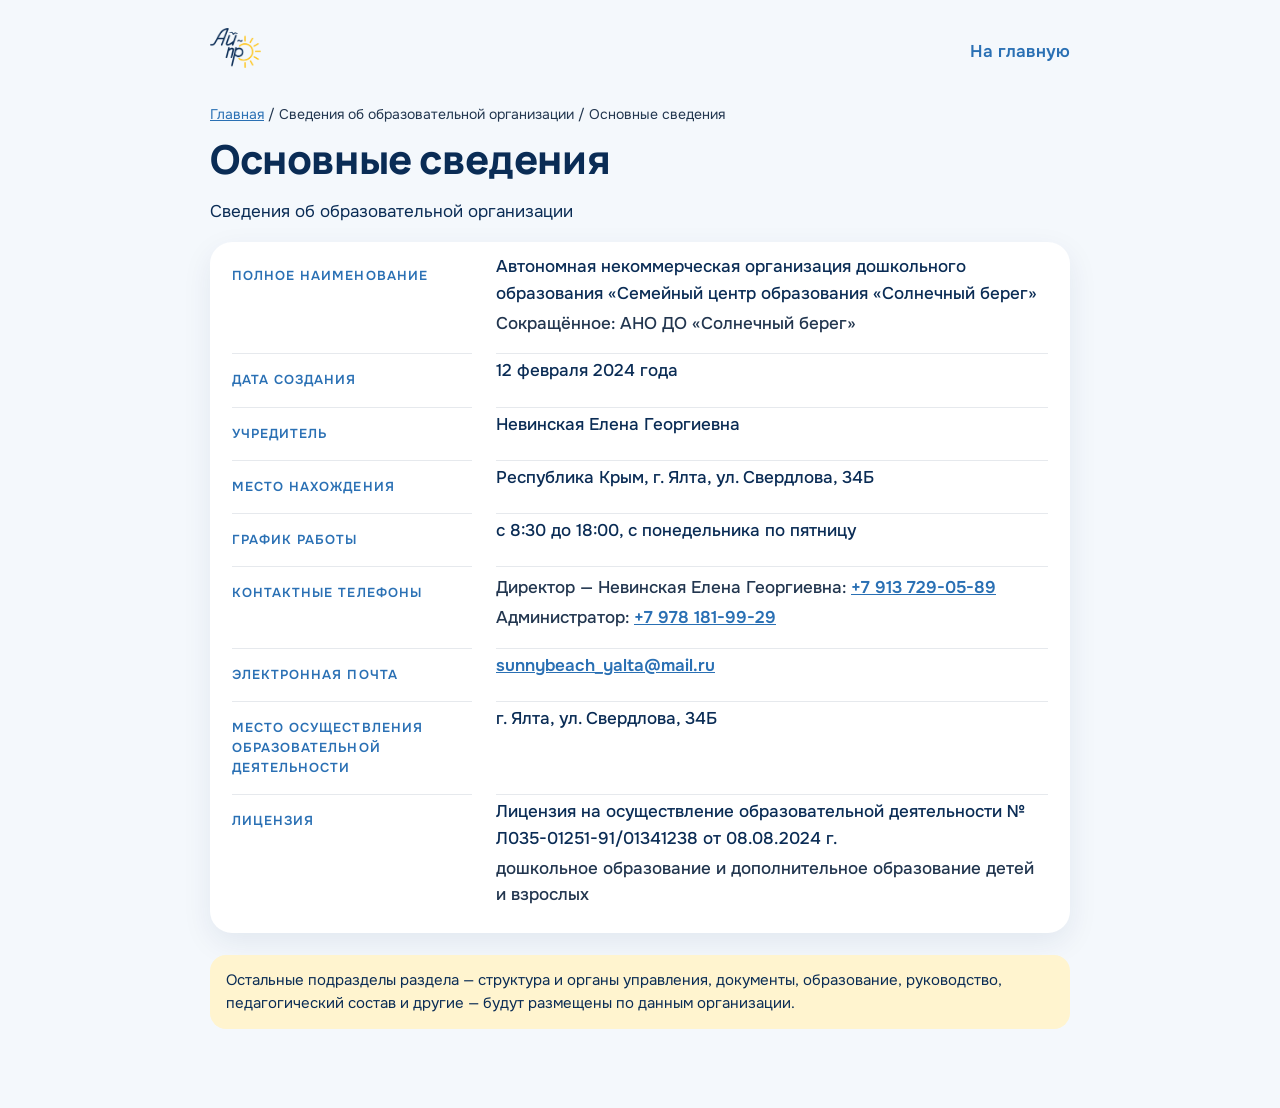
==== sveden/common/index.html @ 796587e6 "Версия A: «Основные сведения» об образовательной организации Пункты а)–з) по требованиям приказа Рос" ====
<!doctype html>
<html lang="ru">
<head>
<meta charset="utf-8">
<meta name="viewport" content="width=device-width, initial-scale=1">
<title>Основные сведения · АНО ДО «Солнечный берег»</title>
<link rel="icon" type="image/svg+xml" href="../../assets/favicon.svg">
<link rel="preconnect" href="https://fonts.googleapis.com"><link rel="preconnect" href="https://fonts.gstatic.com" crossorigin>
<link rel="stylesheet" href="https://fonts.googleapis.com/css2?family=Manrope:wght@700;800&family=Onest:wght@400;500;600&display=swap">
<style>
:root{--navy:#0A2C55;--blue:#2A70B4;--ink:#22364F}
*{box-sizing:border-box}
body{margin:0;background:#F4F8FC;color:var(--navy);font:400 17px/1.55 "Onest",system-ui,-apple-system,"Segoe UI",Arial,sans-serif;-webkit-text-size-adjust:100%}
.w{max-width:900px;margin:0 auto;padding:28px max(20px,env(safe-area-inset-left)) 64px}
.top{display:flex;align-items:center;justify-content:space-between;gap:16px;margin-bottom:28px}
.top img{height:40px;width:auto}
.top a{color:var(--blue);font-weight:600;text-decoration:none}
nav.crumbs{font-size:14px;color:var(--ink);margin-bottom:10px}
nav.crumbs a{color:var(--blue)}
h1{margin:0 0 6px;font:800 clamp(26px,5vw,40px)/1.15 "Manrope",system-ui,sans-serif;letter-spacing:-.01em}
h2{margin:28px 0 14px;font:800 22px/1.2 "Manrope",system-ui,sans-serif}
.card{background:#fff;border-radius:22px;padding:8px 22px;box-shadow:0 10px 30px rgba(10,44,85,.08)}
.kv{margin:0}
.kv dt{padding-top:16px;font-size:13px;font-weight:600;letter-spacing:.08em;text-transform:uppercase;color:var(--blue)}
.kv dd{margin:4px 0 0;padding-bottom:16px;border-bottom:1px solid rgba(10,44,85,.1);font-weight:500}
.kv dd:last-child{border-bottom:0}
.kv__sub,.kv__ph{display:block;margin-top:4px;color:var(--ink)}
.kv a{color:var(--blue);font-weight:600}
.note{margin-top:22px;padding:14px 16px;border-radius:16px;background:#FFF4CF;font-size:15px}
@media (min-width:720px){.kv{display:grid;grid-template-columns:240px 1fr;column-gap:24px}.kv dt{padding-bottom:16px;border-bottom:1px solid rgba(10,44,85,.1)}.kv dt:nth-last-of-type(1){border-bottom:0}}
</style>
</head>
<body>
<div class="w">
  <div class="top"><a href="../../"><img src="../../assets/img/wordmark-aipro-navy.webp" alt="Ай Про — на главную"></a><a href="../../">На главную</a></div>
  <nav class="crumbs" aria-label="Путь"><a href="../../">Главная</a> / Сведения об образовательной организации / Основные сведения</nav>
  <h1>Основные сведения</h1>
  <p>Сведения об образовательной организации</p>
  <div class="card"><dl class="kv kv--org"><dt>Полное наименование</dt><dd>Автономная некоммерческая организация дошкольного образования «Семейный центр образования «Солнечный берег»<span class="kv__sub">Сокращённое: АНО ДО «Солнечный берег»</span></dd><dt>Дата создания</dt><dd>12 февраля 2024 года</dd><dt>Учредитель</dt><dd>Невинская Елена Георгиевна</dd><dt>Место нахождения</dt><dd>Республика Крым, г. Ялта, ул. Свердлова, 34Б</dd><dt>График работы</dt><dd>с 8:30 до 18:00, с понедельника по пятницу</dd><dt>Контактные телефоны</dt><dd><span class="kv__ph">Директор — Невинская Елена Георгиевна: <a href="tel:+79137290589">+7 913 729-05-89</a></span><span class="kv__ph">Администратор: <a href="tel:+79781819929">+7 978 181-99-29</a></span></dd><dt>Электронная почта</dt><dd><a href="mailto:sunnybeach_yalta@mail.ru">sunnybeach_yalta@mail.ru</a></dd><dt>Место осуществления образовательной деятельности</dt><dd>г. Ялта, ул. Свердлова, 34Б</dd><dt>Лицензия</dt><dd>Лицензия на осуществление образовательной деятельности № Л035-01251-91/01341238 от 08.08.2024 г.<span class="kv__sub">дошкольное образование и дополнительное образование детей и взрослых</span></dd></dl></div>
  <p class="note">Остальные подразделы раздела — структура и органы управления, документы, образование, руководство, педагогический состав и другие — будут размещены по данным организации.</p>
</div>
</body>
</html>
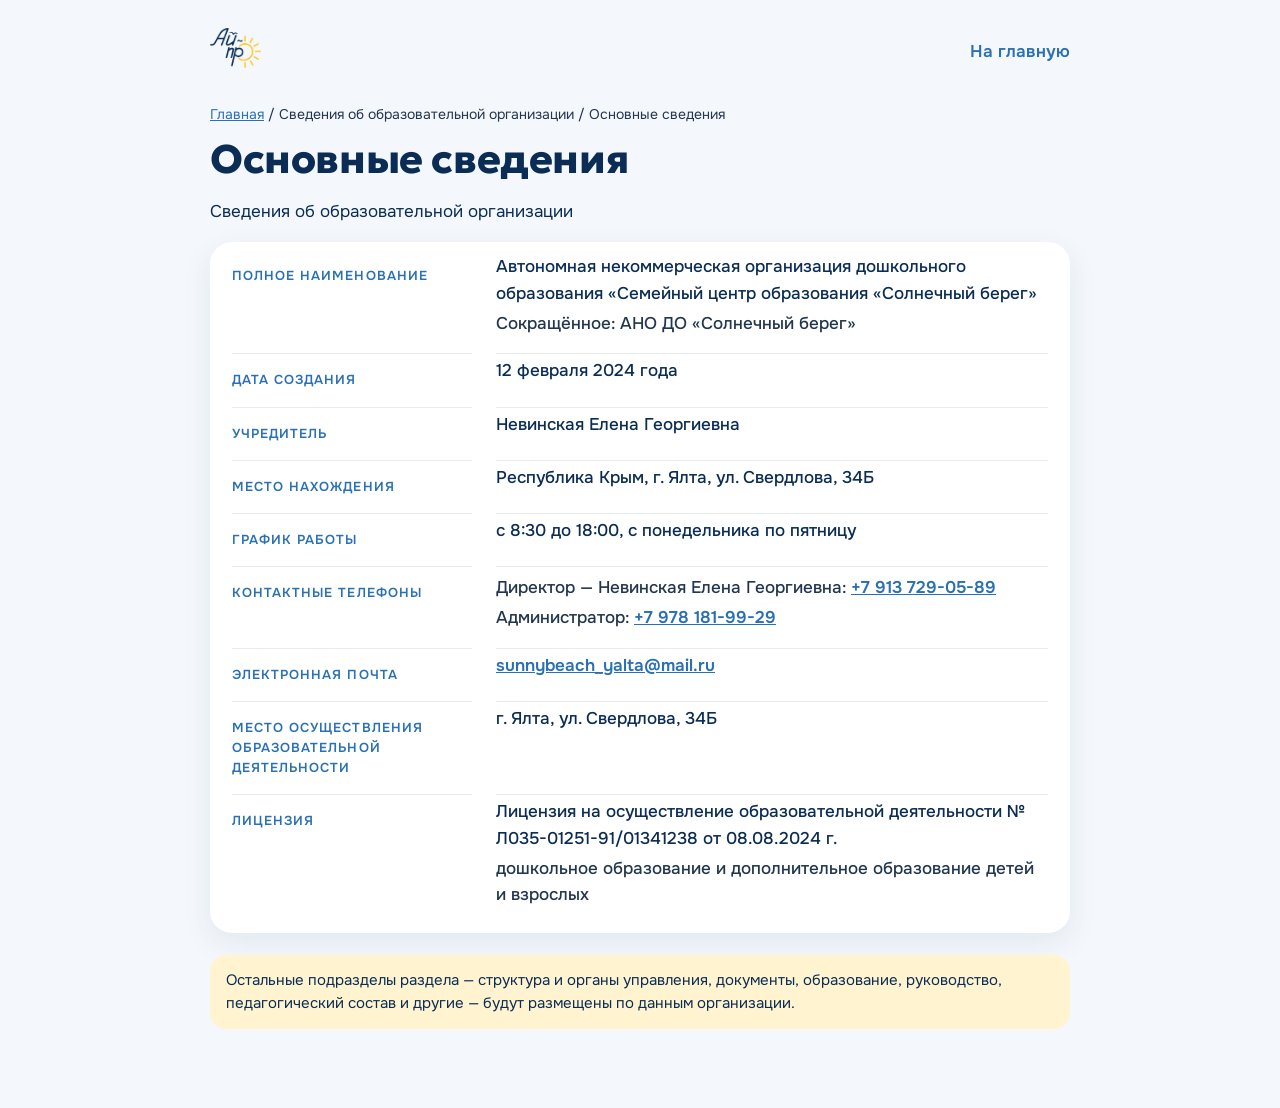
==== commit dcc1b6db: "Версия A: шрифт заголовков — Geologica Заголовки, часы и цифры — Geologica (Google Fonts, OFL) с чут" ====
--- a/sveden/common/index.html
+++ b/sveden/common/index.html
@@ -6,19 +6,19 @@
 <title>Основные сведения · АНО ДО «Солнечный берег»</title>
 <link rel="icon" type="image/svg+xml" href="../../assets/favicon.svg">
 <link rel="preconnect" href="https://fonts.googleapis.com"><link rel="preconnect" href="https://fonts.gstatic.com" crossorigin>
-<link rel="stylesheet" href="https://fonts.googleapis.com/css2?family=Manrope:wght@700;800&family=Onest:wght@400;500;600&display=swap">
+<link rel="stylesheet" href="https://fonts.googleapis.com/css2?family=Geologica:wght,SHRP@500..800,0..100&family=Onest:wght@400;500;600&display=swap">
 <style>
 :root{--navy:#0A2C55;--blue:#2A70B4;--ink:#22364F}
 *{box-sizing:border-box}
-body{margin:0;background:#F4F8FC;color:var(--navy);font:400 17px/1.55 "Onest",system-ui,-apple-system,"Segoe UI",Arial,sans-serif;-webkit-text-size-adjust:100%}
+body{font-variation-settings:"SHRP" 40;margin:0;background:#F4F8FC;color:var(--navy);font:400 17px/1.55 "Onest",system-ui,-apple-system,"Segoe UI",Arial,sans-serif;-webkit-text-size-adjust:100%}
 .w{max-width:900px;margin:0 auto;padding:28px max(20px,env(safe-area-inset-left)) 64px}
 .top{display:flex;align-items:center;justify-content:space-between;gap:16px;margin-bottom:28px}
 .top img{height:40px;width:auto}
 .top a{color:var(--blue);font-weight:600;text-decoration:none}
 nav.crumbs{font-size:14px;color:var(--ink);margin-bottom:10px}
 nav.crumbs a{color:var(--blue)}
-h1{margin:0 0 6px;font:800 clamp(26px,5vw,40px)/1.15 "Manrope",system-ui,sans-serif;letter-spacing:-.01em}
-h2{margin:28px 0 14px;font:800 22px/1.2 "Manrope",system-ui,sans-serif}
+h1{margin:0 0 6px;font:760 clamp(26px,5vw,40px)/1.15 "Geologica",system-ui,sans-serif;letter-spacing:-.01em}
+h2{margin:28px 0 14px;font:760 22px/1.2 "Geologica",system-ui,sans-serif}
 .card{background:#fff;border-radius:22px;padding:8px 22px;box-shadow:0 10px 30px rgba(10,44,85,.08)}
 .kv{margin:0}
 .kv dt{padding-top:16px;font-size:13px;font-weight:600;letter-spacing:.08em;text-transform:uppercase;color:var(--blue)}
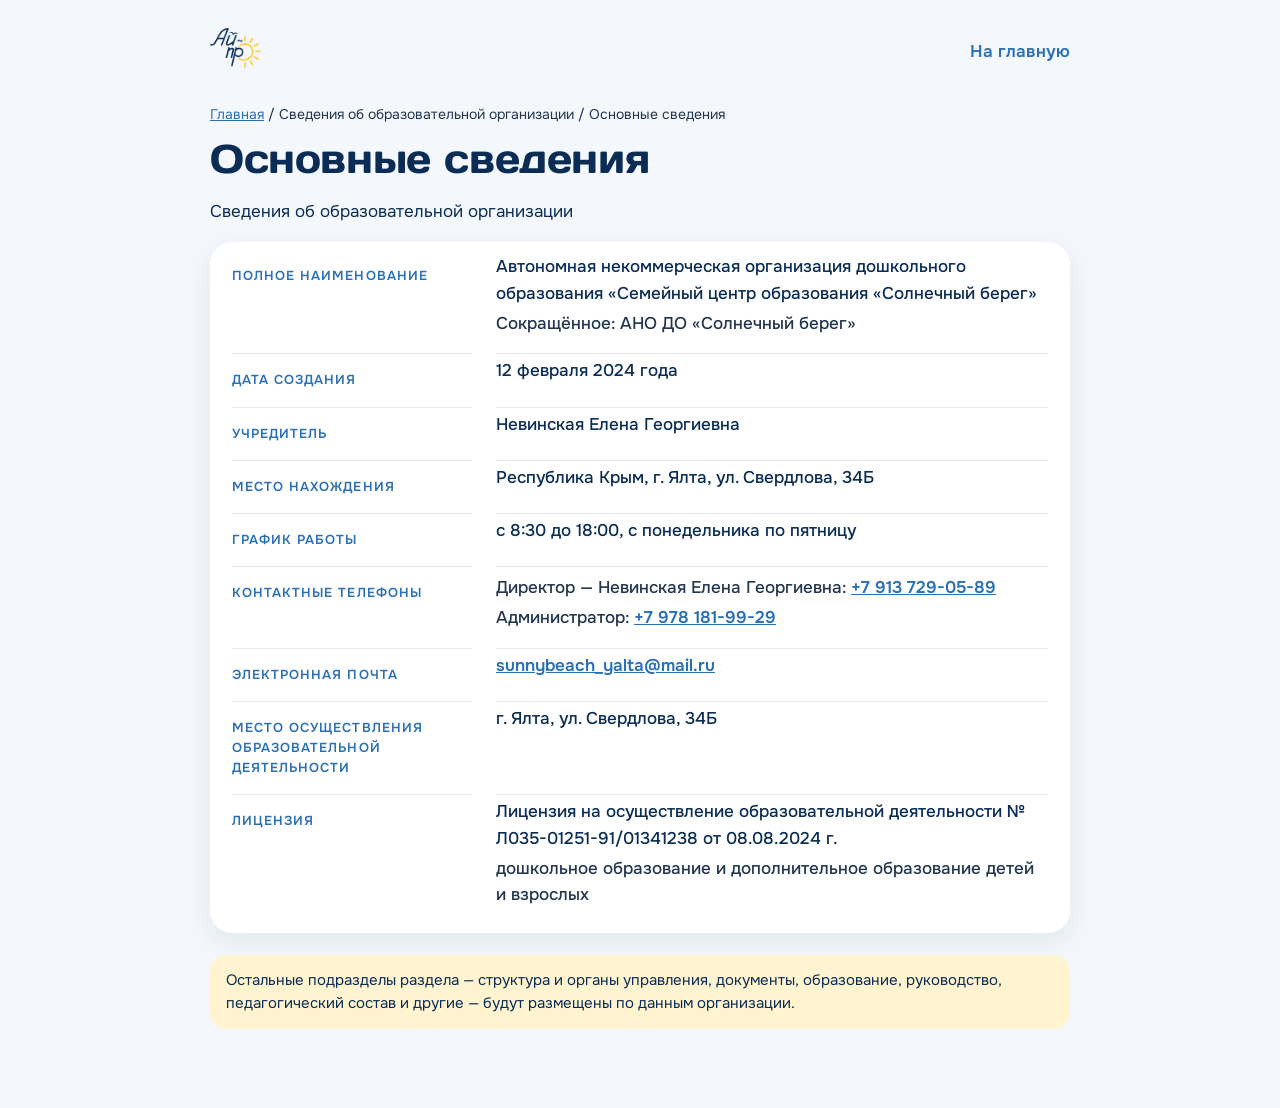
==== commit 66422406: "Версия A: шрифт заголовков Days One, без светлой полоски у особняка - Заголовки, часы и цифры — Days" ====
--- a/sveden/common/index.html
+++ b/sveden/common/index.html
@@ -6,19 +6,19 @@
 <title>Основные сведения · АНО ДО «Солнечный берег»</title>
 <link rel="icon" type="image/svg+xml" href="../../assets/favicon.svg">
 <link rel="preconnect" href="https://fonts.googleapis.com"><link rel="preconnect" href="https://fonts.gstatic.com" crossorigin>
-<link rel="stylesheet" href="https://fonts.googleapis.com/css2?family=Geologica:wght,SHRP@500..800,0..100&family=Onest:wght@400;500;600&display=swap">
+<link rel="stylesheet" href="https://fonts.googleapis.com/css2?family=Days+One&family=Onest:wght@400;500;600&display=swap">
 <style>
 :root{--navy:#0A2C55;--blue:#2A70B4;--ink:#22364F}
 *{box-sizing:border-box}
-body{font-variation-settings:"SHRP" 40;margin:0;background:#F4F8FC;color:var(--navy);font:400 17px/1.55 "Onest",system-ui,-apple-system,"Segoe UI",Arial,sans-serif;-webkit-text-size-adjust:100%}
+body{margin:0;background:#F4F8FC;color:var(--navy);font:400 17px/1.55 "Onest",system-ui,-apple-system,"Segoe UI",Arial,sans-serif;-webkit-text-size-adjust:100%}
 .w{max-width:900px;margin:0 auto;padding:28px max(20px,env(safe-area-inset-left)) 64px}
 .top{display:flex;align-items:center;justify-content:space-between;gap:16px;margin-bottom:28px}
 .top img{height:40px;width:auto}
 .top a{color:var(--blue);font-weight:600;text-decoration:none}
 nav.crumbs{font-size:14px;color:var(--ink);margin-bottom:10px}
 nav.crumbs a{color:var(--blue)}
-h1{margin:0 0 6px;font:760 clamp(26px,5vw,40px)/1.15 "Geologica",system-ui,sans-serif;letter-spacing:-.01em}
-h2{margin:28px 0 14px;font:760 22px/1.2 "Geologica",system-ui,sans-serif}
+h1{margin:0 0 6px;font:400 clamp(26px,5vw,40px)/1.15 "Days One",system-ui,sans-serif;letter-spacing:-.01em}
+h2{margin:28px 0 14px;font:400 22px/1.2 "Days One",system-ui,sans-serif}
 .card{background:#fff;border-radius:22px;padding:8px 22px;box-shadow:0 10px 30px rgba(10,44,85,.08)}
 .kv{margin:0}
 .kv dt{padding-top:16px;font-size:13px;font-weight:600;letter-spacing:.08em;text-transform:uppercase;color:var(--blue)}
